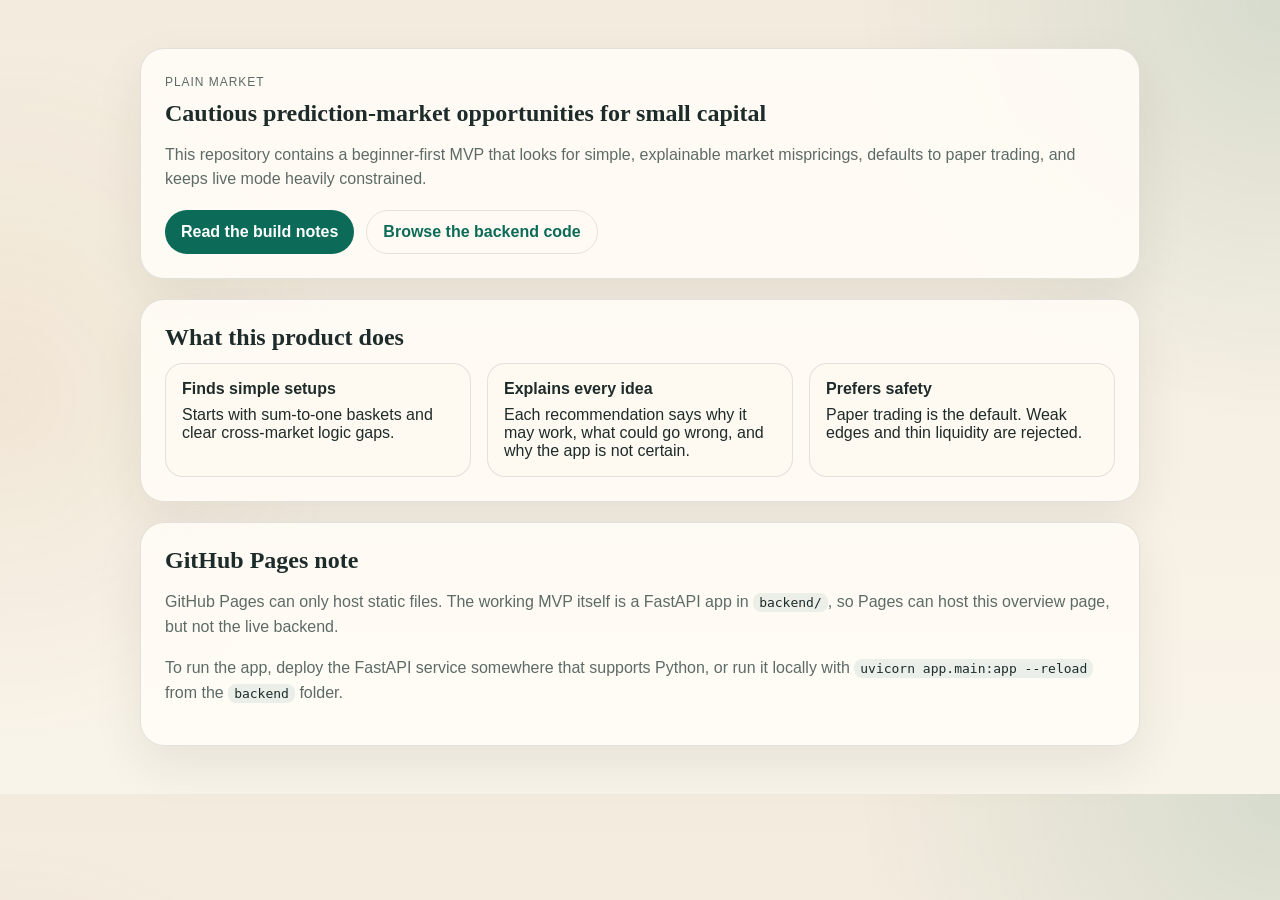
==== index.html @ c9a552b8 "Build plain market MVP" ====
<!DOCTYPE html>
<html lang="en">
<head>
  <meta charset="utf-8">
  <meta name="viewport" content="width=device-width, initial-scale=1">
  <title>Plain Market</title>
  <style>
    :root {
      --bg: #f6f0e5;
      --surface: rgba(255, 252, 246, 0.92);
      --line: rgba(29, 43, 42, 0.12);
      --ink: #1d2b2a;
      --muted: #5d6b67;
      --accent: #0c6b58;
    }

    * { box-sizing: border-box; }

    body {
      margin: 0;
      color: var(--ink);
      font-family: Aptos, "Trebuchet MS", sans-serif;
      background:
        radial-gradient(circle at top right, rgba(12, 107, 88, 0.12), transparent 28%),
        radial-gradient(circle at left center, rgba(180, 116, 48, 0.08), transparent 26%),
        linear-gradient(180deg, #f3ebdd 0%, #f9f4ea 100%);
    }

    .shell {
      width: min(1000px, calc(100vw - 32px));
      margin: 0 auto;
      padding: 28px 0 48px;
    }

    .card {
      background: var(--surface);
      border: 1px solid var(--line);
      border-radius: 24px;
      box-shadow: 0 20px 50px rgba(42, 33, 17, 0.08);
      padding: 24px;
      margin-top: 20px;
    }

    h1, h2 {
      font-family: Georgia, "Palatino Linotype", serif;
      margin: 0 0 12px;
    }

    p, li {
      color: var(--muted);
      line-height: 1.55;
    }

    .eyebrow {
      margin: 0 0 8px;
      text-transform: uppercase;
      letter-spacing: 0.08em;
      font-size: 0.75rem;
      color: var(--muted);
    }

    .grid {
      display: grid;
      grid-template-columns: repeat(3, 1fr);
      gap: 16px;
    }

    .metric {
      background: #fffaf1;
      border: 1px solid var(--line);
      border-radius: 18px;
      padding: 16px;
    }

    .metric strong {
      display: block;
      margin-bottom: 8px;
      color: var(--ink);
    }

    .actions {
      display: flex;
      flex-wrap: wrap;
      gap: 12px;
      margin-top: 18px;
    }

    .button {
      display: inline-flex;
      align-items: center;
      justify-content: center;
      padding: 12px 16px;
      border-radius: 999px;
      background: var(--accent);
      color: #fff;
      text-decoration: none;
      font-weight: 700;
    }

    .button.secondary {
      background: transparent;
      color: var(--accent);
      border: 1px solid var(--line);
    }

    code {
      color: var(--ink);
      background: rgba(12, 107, 88, 0.08);
      padding: 2px 6px;
      border-radius: 8px;
    }

    @media (max-width: 820px) {
      .grid {
        grid-template-columns: 1fr;
      }
    }
  </style>
</head>
<body>
  <main class="shell">
    <section class="card">
      <p class="eyebrow">Plain Market</p>
      <h1>Cautious prediction-market opportunities for small capital</h1>
      <p>This repository contains a beginner-first MVP that looks for simple, explainable market mispricings, defaults to paper trading, and keeps live mode heavily constrained.</p>
      <div class="actions">
        <a class="button" href="./README.md">Read the build notes</a>
        <a class="button secondary" href="./backend/">Browse the backend code</a>
      </div>
    </section>

    <section class="card">
      <h2>What this product does</h2>
      <div class="grid">
        <article class="metric">
          <strong>Finds simple setups</strong>
          <span>Starts with sum-to-one baskets and clear cross-market logic gaps.</span>
        </article>
        <article class="metric">
          <strong>Explains every idea</strong>
          <span>Each recommendation says why it may work, what could go wrong, and why the app is not certain.</span>
        </article>
        <article class="metric">
          <strong>Prefers safety</strong>
          <span>Paper trading is the default. Weak edges and thin liquidity are rejected.</span>
        </article>
      </div>
    </section>

    <section class="card">
      <h2>GitHub Pages note</h2>
      <p>GitHub Pages can only host static files. The working MVP itself is a FastAPI app in <code>backend/</code>, so Pages can host this overview page, but not the live backend.</p>
      <p>To run the app, deploy the FastAPI service somewhere that supports Python, or run it locally with <code>uvicorn app.main:app --reload</code> from the <code>backend</code> folder.</p>
    </section>
  </main>
</body>
</html>
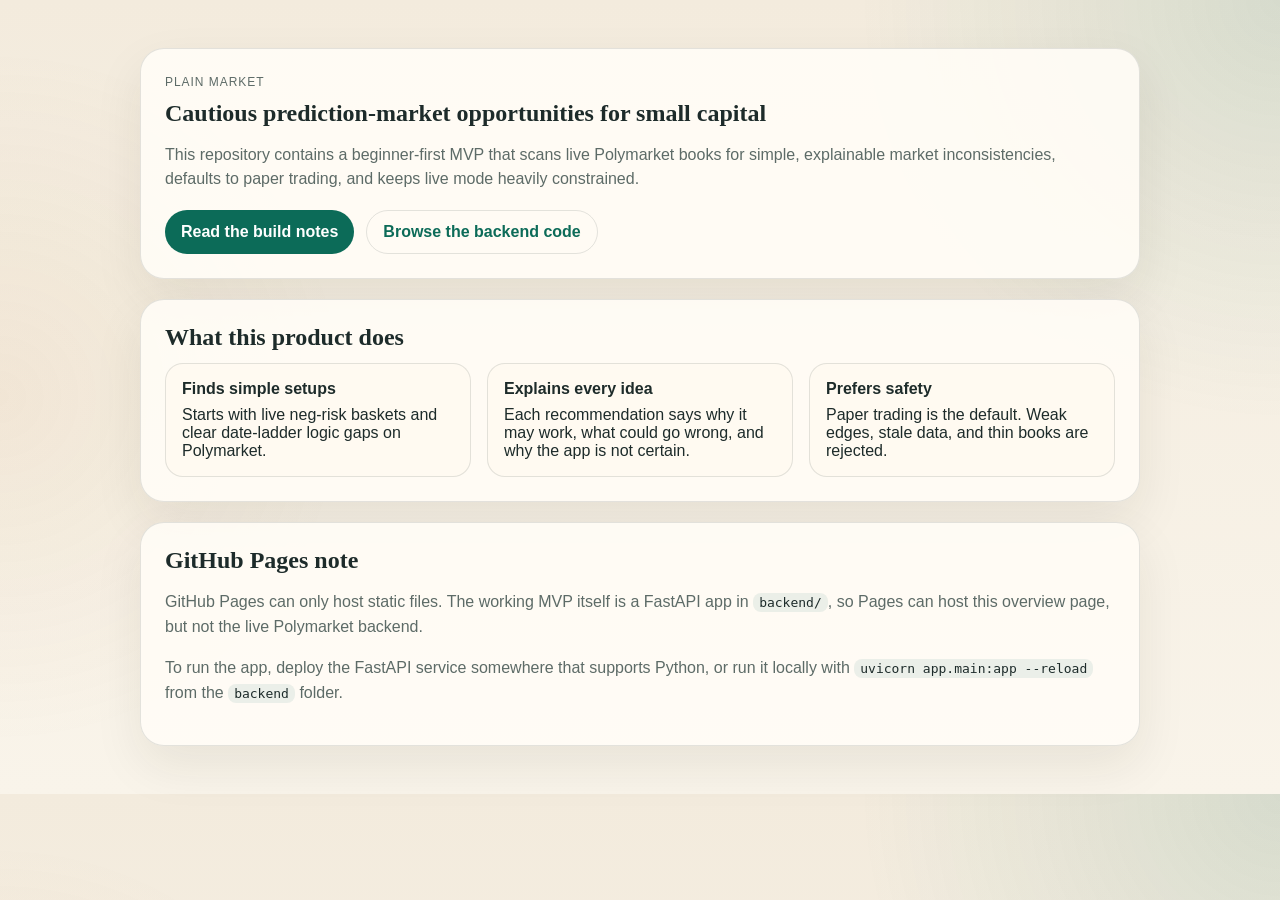
==== commit c37d6f58: "Switch MVP to live Polymarket data" ====
--- a/index.html
+++ b/index.html
@@ -122,7 +122,7 @@
     <section class="card">
       <p class="eyebrow">Plain Market</p>
       <h1>Cautious prediction-market opportunities for small capital</h1>
-      <p>This repository contains a beginner-first MVP that looks for simple, explainable market mispricings, defaults to paper trading, and keeps live mode heavily constrained.</p>
+      <p>This repository contains a beginner-first MVP that scans live Polymarket books for simple, explainable market inconsistencies, defaults to paper trading, and keeps live mode heavily constrained.</p>
       <div class="actions">
         <a class="button" href="./README.md">Read the build notes</a>
         <a class="button secondary" href="./backend/">Browse the backend code</a>
@@ -134,7 +134,7 @@
       <div class="grid">
         <article class="metric">
           <strong>Finds simple setups</strong>
-          <span>Starts with sum-to-one baskets and clear cross-market logic gaps.</span>
+          <span>Starts with live neg-risk baskets and clear date-ladder logic gaps on Polymarket.</span>
         </article>
         <article class="metric">
           <strong>Explains every idea</strong>
@@ -142,14 +142,14 @@
         </article>
         <article class="metric">
           <strong>Prefers safety</strong>
-          <span>Paper trading is the default. Weak edges and thin liquidity are rejected.</span>
+          <span>Paper trading is the default. Weak edges, stale data, and thin books are rejected.</span>
         </article>
       </div>
     </section>
 
     <section class="card">
       <h2>GitHub Pages note</h2>
-      <p>GitHub Pages can only host static files. The working MVP itself is a FastAPI app in <code>backend/</code>, so Pages can host this overview page, but not the live backend.</p>
+      <p>GitHub Pages can only host static files. The working MVP itself is a FastAPI app in <code>backend/</code>, so Pages can host this overview page, but not the live Polymarket backend.</p>
       <p>To run the app, deploy the FastAPI service somewhere that supports Python, or run it locally with <code>uvicorn app.main:app --reload</code> from the <code>backend</code> folder.</p>
     </section>
   </main>
